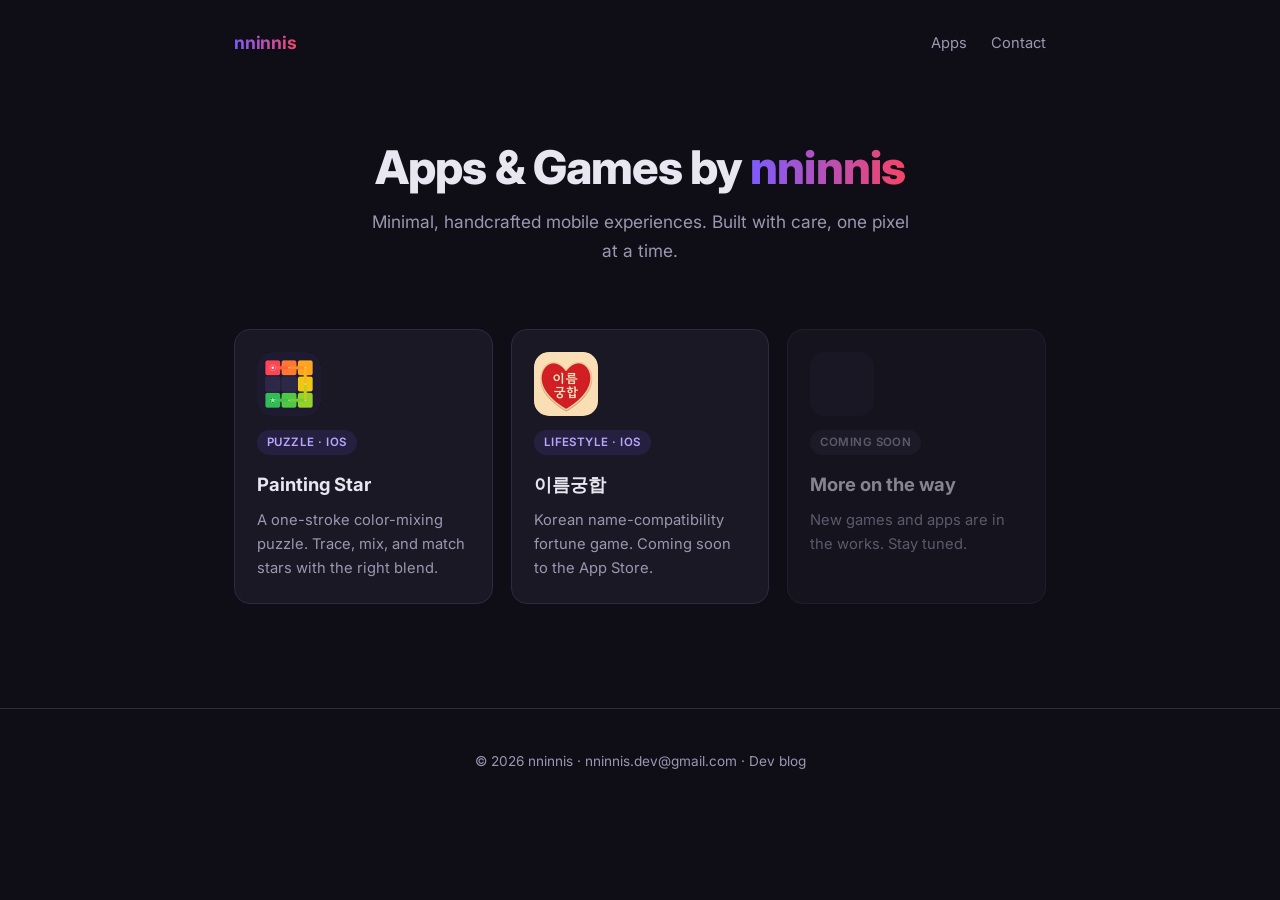
==== index.html @ 2524a56d "feat(site): 이름궁합 앱 페이지 추가 (상세 + privacy + 그리드 카드) - 메인 그리드에 이름궁합 카드 삽입 (Painting Star 다음) - name-gun" ====
<!DOCTYPE html>
<html lang="en">
<head>
  <meta charset="UTF-8">
  <meta name="viewport" content="width=device-width, initial-scale=1.0">
  <title>nninnis — Apps &amp; Games</title>
  <meta name="description" content="Apps and games by nninnis. Minimal, handcrafted mobile experiences.">
  <link rel="preconnect" href="https://fonts.googleapis.com">
  <link href="https://fonts.googleapis.com/css2?family=Inter:wght@400;600;700;800&display=swap" rel="stylesheet">
  <link rel="stylesheet" href="assets/style.css">
</head>
<body>

  <nav class="nav">
    <div class="brand"><span>nninnis</span></div>
    <div class="links">
      <a href="#apps">Apps</a>
      <a href="mailto:nninnis.dev@gmail.com">Contact</a>
    </div>
  </nav>

  <header class="hero">
    <h1>Apps &amp; Games by <span class="grad">nninnis</span></h1>
    <p>Minimal, handcrafted mobile experiences. Built with care, one pixel at a time.</p>
  </header>

  <main class="wrap">
    <section id="apps" class="grid">

      <a class="card" href="painting-star/">
        <img class="icon" src="assets/painting-star-icon.png" alt="Painting Star icon">
        <span class="tag">Puzzle · iOS</span>
        <div class="title">Painting Star</div>
        <p class="desc">A one-stroke color-mixing puzzle. Trace, mix, and match stars with the right blend.</p>
      </a>

      <a class="card" href="name-gunghab/">
        <img class="icon" src="assets/name-gunghab-icon.png" alt="이름궁합 icon">
        <span class="tag">Lifestyle · iOS</span>
        <div class="title" lang="ko">이름궁합</div>
        <p class="desc">Korean name-compatibility fortune game. Coming soon to the App Store.</p>
      </a>

      <div class="card soon">
        <div class="icon"></div>
        <span class="tag">Coming soon</span>
        <div class="title">More on the way</div>
        <p class="desc">New games and apps are in the works. Stay tuned.</p>
      </div>

    </section>
  </main>

  <footer class="footer">
    <p>
      © 2026 nninnis ·
      <a href="mailto:nninnis.dev@gmail.com">nninnis.dev@gmail.com</a> ·
      <a href="https://nninnis.github.io/">Dev blog</a>
    </p>
  </footer>

</body>
</html>
---- assets/style.css ----
/* ============================================================
   nninnis developer portal — shared styles
   ============================================================ */

:root {
  --bg:        #0f0e17;
  --surface:   #1a1825;
  --surface-2: #221f30;
  --border:    #2e2a42;
  --text:      #e8e6f0;
  --muted:     #9b97b0;
  --accent-a:  #7c5cff;
  --accent-b:  #f54468;
  --radius:    16px;
  --maxw:      860px;
}

* { box-sizing: border-box; }

html { scroll-behavior: smooth; }

body {
  margin: 0;
  background: var(--bg);
  color: var(--text);
  font-family: 'Inter', -apple-system, BlinkMacSystemFont, 'Segoe UI', sans-serif;
  line-height: 1.65;
  -webkit-font-smoothing: antialiased;
}

a { color: #a98bff; text-decoration: none; }
a:hover { text-decoration: underline; }

.wrap {
  max-width: var(--maxw);
  margin: 0 auto;
  padding: 0 24px;
}

/* ---- top nav ---- */
.nav {
  display: flex;
  align-items: center;
  justify-content: space-between;
  padding: 28px 24px;
  max-width: var(--maxw);
  margin: 0 auto;
}
.nav .brand {
  font-weight: 700;
  font-size: 1.1rem;
  letter-spacing: -0.01em;
  color: var(--text);
}
.nav .brand span {
  background: linear-gradient(90deg, var(--accent-a), var(--accent-b));
  -webkit-background-clip: text;
  background-clip: text;
  -webkit-text-fill-color: transparent;
}
.nav .links a { color: var(--muted); margin-left: 20px; font-size: 0.92rem; }
.nav .links a:hover { color: var(--text); text-decoration: none; }

/* ---- hero ---- */
.hero {
  text-align: center;
  padding: 56px 24px 40px;
}
.hero h1 {
  font-size: clamp(2rem, 5vw, 2.9rem);
  font-weight: 800;
  letter-spacing: -0.02em;
  margin: 0 0 14px;
  line-height: 1.15;
}
.hero h1 .grad {
  background: linear-gradient(90deg, var(--accent-a), var(--accent-b));
  -webkit-background-clip: text;
  background-clip: text;
  -webkit-text-fill-color: transparent;
}
.hero p {
  color: var(--muted);
  font-size: 1.08rem;
  max-width: 540px;
  margin: 0 auto;
}

/* ---- app grid ---- */
.grid {
  display: grid;
  grid-template-columns: repeat(auto-fill, minmax(240px, 1fr));
  gap: 18px;
  padding: 24px 0 64px;
}
.card {
  display: flex;
  flex-direction: column;
  gap: 14px;
  background: var(--surface);
  border: 1px solid var(--border);
  border-radius: var(--radius);
  padding: 22px;
  transition: transform 0.15s ease, border-color 0.15s ease;
}
.card:hover {
  transform: translateY(-3px);
  border-color: #443e63;
  text-decoration: none;
}
.card .icon {
  width: 64px; height: 64px;
  border-radius: 15px;
  object-fit: cover;
  background: var(--surface-2);
}
.card .title { font-weight: 700; font-size: 1.15rem; color: var(--text); }
.card .desc  { color: var(--muted); font-size: 0.92rem; margin: -6px 0 0; }
.card .tag {
  display: inline-block;
  font-size: 0.72rem;
  font-weight: 600;
  letter-spacing: 0.04em;
  text-transform: uppercase;
  color: #b9a6ff;
  background: rgba(124, 92, 255, 0.12);
  border-radius: 999px;
  padding: 3px 10px;
  width: fit-content;
}
.card.soon { opacity: 0.55; }
.card.soon .tag { color: var(--muted); background: rgba(155,151,176,0.1); }

/* ---- app detail page ---- */
.app-head {
  display: flex;
  align-items: center;
  gap: 22px;
  padding: 40px 0 28px;
}
.app-head img {
  width: 96px; height: 96px;
  border-radius: 22px;
  background: var(--surface-2);
}
.app-head h1 { font-size: 1.9rem; font-weight: 800; margin: 0 0 4px; letter-spacing: -0.02em; }
.app-head .sub { color: var(--muted); margin: 0; }

.btn-row { display: flex; gap: 12px; flex-wrap: wrap; padding: 8px 0 32px; }
.btn {
  display: inline-flex;
  align-items: center;
  gap: 8px;
  font-weight: 600;
  font-size: 0.95rem;
  padding: 12px 22px;
  border-radius: 12px;
  border: 1px solid var(--border);
  background: var(--surface);
  color: var(--text);
  transition: border-color 0.15s ease, background 0.15s ease;
}
.btn:hover { text-decoration: none; border-color: #443e63; background: var(--surface-2); }
.btn.primary {
  background: linear-gradient(90deg, var(--accent-a), var(--accent-b));
  border: none;
  color: #fff;
}
.btn.primary:hover { opacity: 0.92; }

.section { padding: 8px 0 24px; }
.section h2 {
  font-size: 1.15rem;
  margin: 0 0 10px;
  letter-spacing: -0.01em;
}
.section p, .section li { color: #cfccdd; }
.section ul { padding-left: 20px; }

/* ---- legal / privacy ---- */
.legal h1 { font-size: 1.8rem; margin-bottom: 4px; }
.legal h2 { font-size: 1.12rem; margin-top: 30px; }
.legal p, .legal li { color: #cfccdd; font-size: 0.95rem; }
.legal .updated { color: var(--muted); font-size: 0.85rem; margin-bottom: 28px; }
.legal code {
  background: var(--surface-2);
  padding: 2px 6px;
  border-radius: 6px;
  font-size: 0.85em;
}

/* ---- footer ---- */
.footer {
  border-top: 1px solid var(--border);
  margin-top: 40px;
  padding: 28px 24px 48px;
  text-align: center;
  color: var(--muted);
  font-size: 0.85rem;
}
.footer a { color: var(--muted); }
.footer a:hover { color: var(--text); }

hr { border: none; border-top: 1px solid var(--border); margin: 32px 0; }
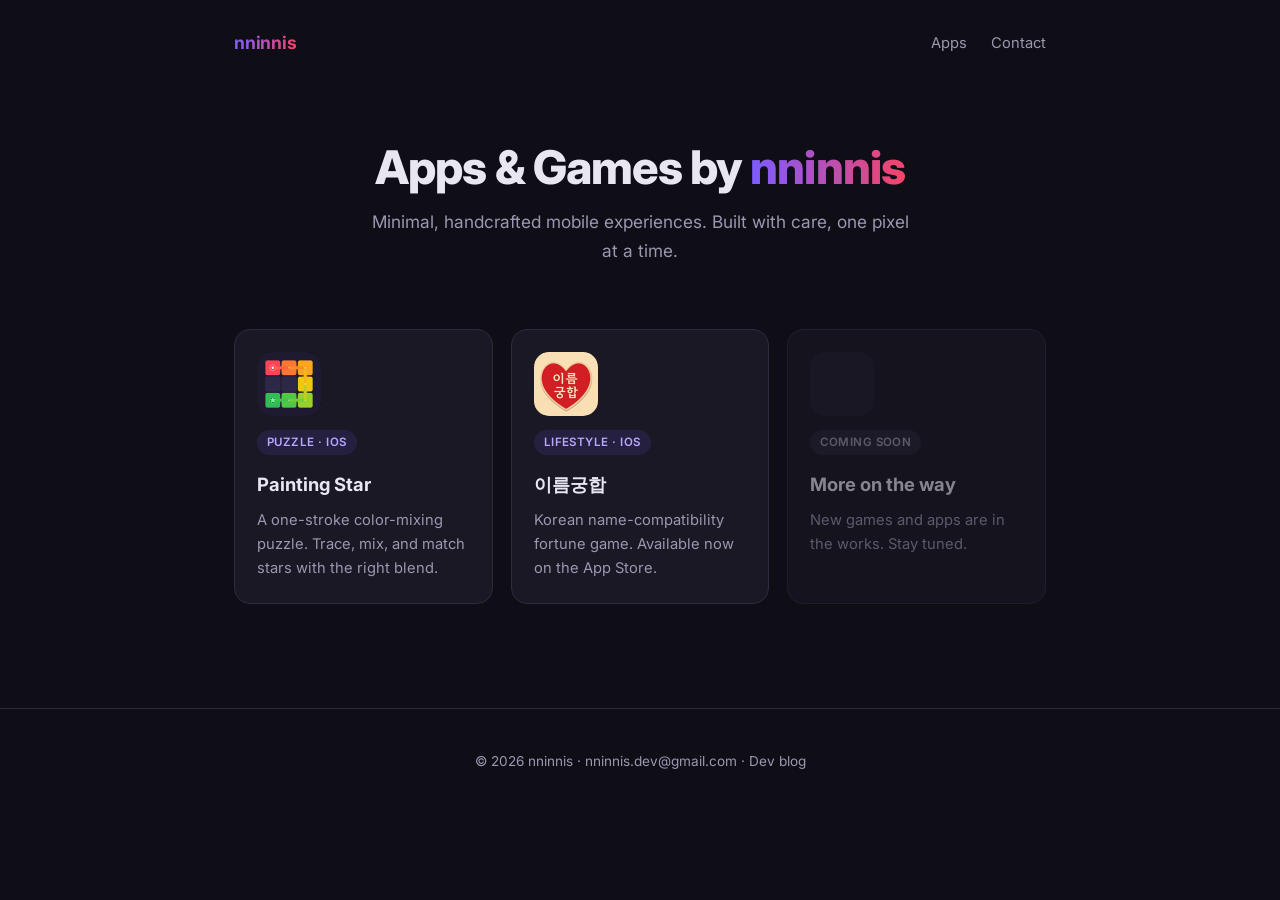
==== commit ecff8e9f: "feat(name-gunghab): 앱스토어 출시 링크 연결" ====
--- a/index.html
+++ b/index.html
@@ -38,7 +38,7 @@
         <img class="icon" src="assets/name-gunghab-icon.png" alt="이름궁합 icon">
         <span class="tag">Lifestyle · iOS</span>
         <div class="title" lang="ko">이름궁합</div>
-        <p class="desc">Korean name-compatibility fortune game. Coming soon to the App Store.</p>
+        <p class="desc">Korean name-compatibility fortune game. Available now on the App Store.</p>
       </a>
 
       <div class="card soon">
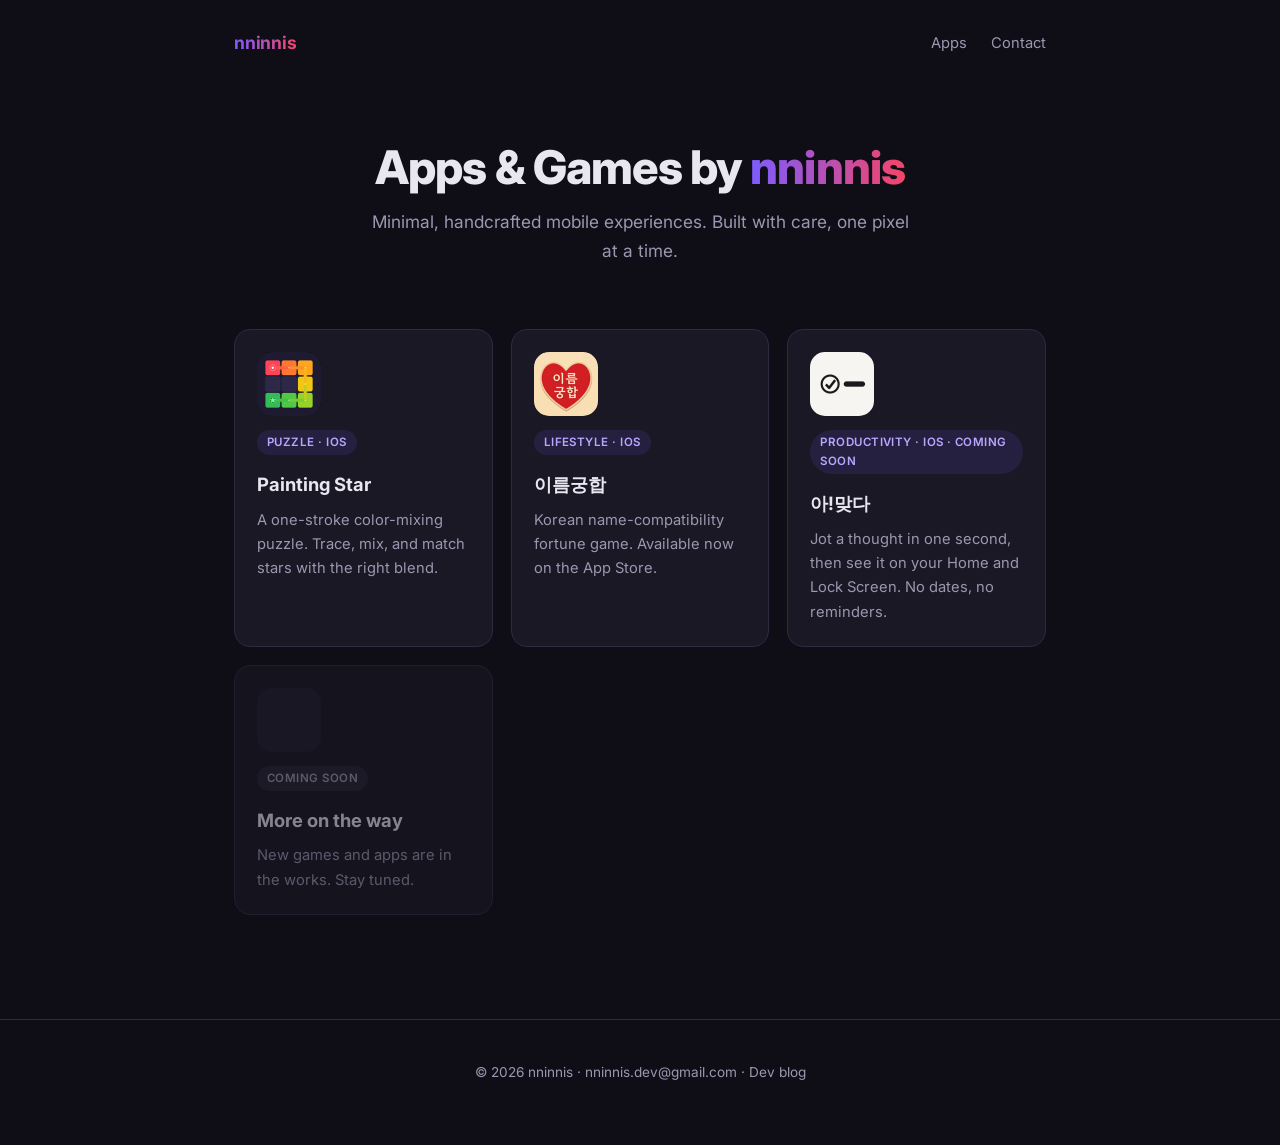
==== commit 920a4090: "feat(amatda): 아!맞다 앱 페이지 추가 (상세 + privacy + 그리드 카드) - 음성 인식은 온디바이스 처리라 오디오가 서버로 나가지 않는 점 명시 - iCloud" ====
--- a/index.html
+++ b/index.html
@@ -41,6 +41,13 @@
         <p class="desc">Korean name-compatibility fortune game. Available now on the App Store.</p>
       </a>
 
+      <a class="card" href="amatda/">
+        <img class="icon" src="assets/amatda-icon.png" alt="아!맞다 icon">
+        <span class="tag">Productivity · iOS · Coming soon</span>
+        <div class="title" lang="ko">아!맞다</div>
+        <p class="desc">Jot a thought in one second, then see it on your Home and Lock Screen. No dates, no reminders.</p>
+      </a>
+
       <div class="card soon">
         <div class="icon"></div>
         <span class="tag">Coming soon</span>
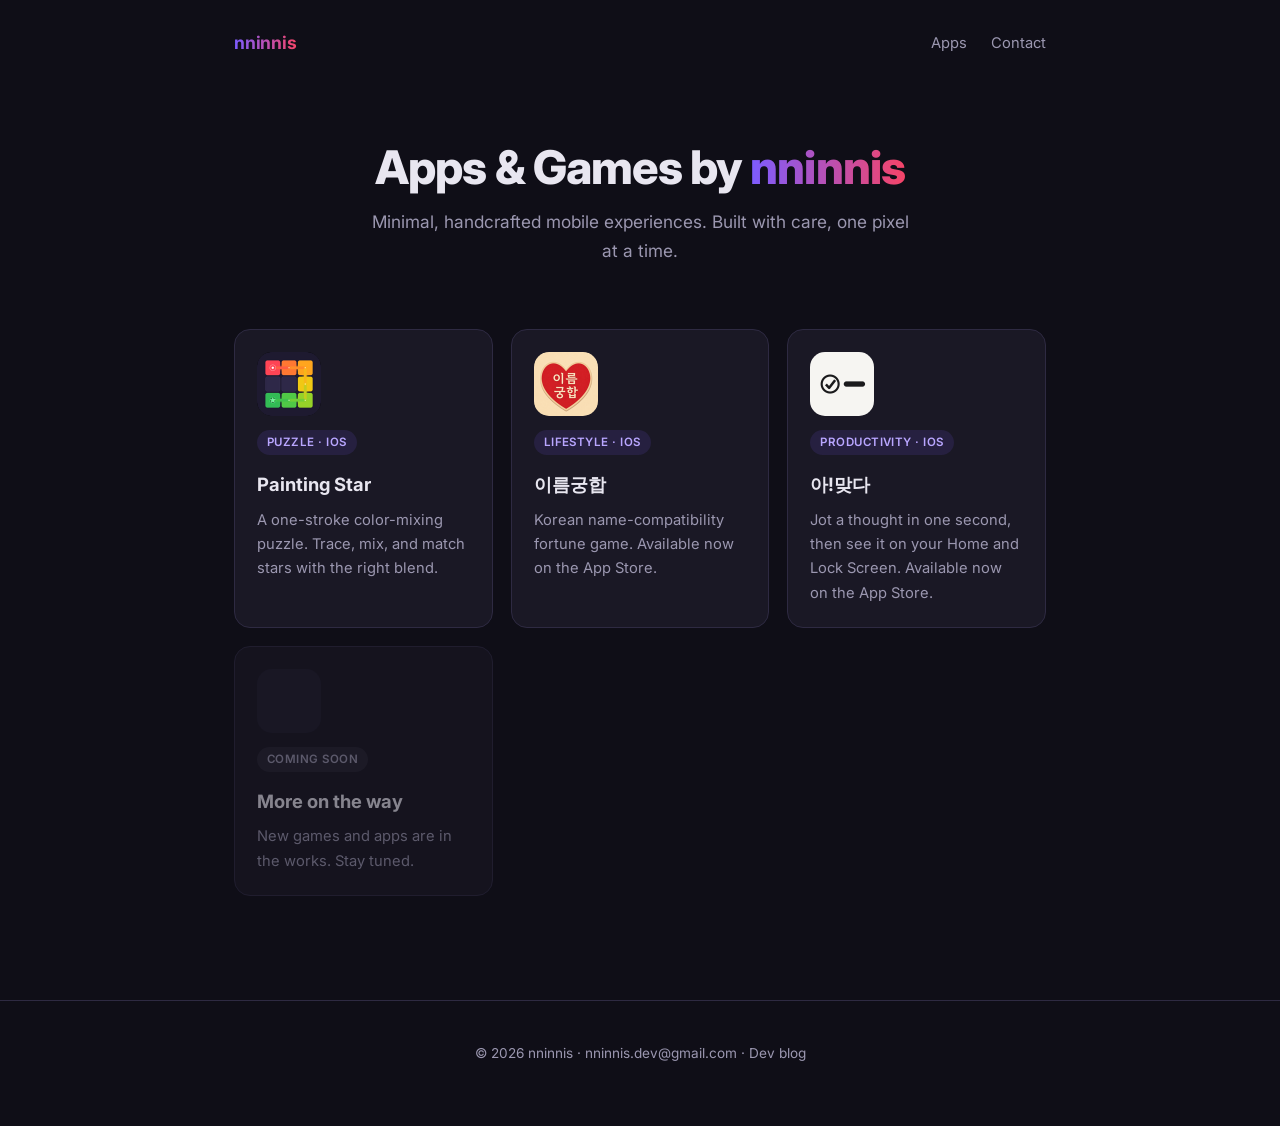
==== commit 89901684: "feat(amatda): 앱스토어 출시 링크 연결 Claude-Session: https://claude.ai/code/session_01G9zMt7p1pzhkerZ9g312jr" ====
--- a/index.html
+++ b/index.html
@@ -5,6 +5,12 @@
   <meta name="viewport" content="width=device-width, initial-scale=1.0">
   <title>nninnis — Apps &amp; Games</title>
   <meta name="description" content="Apps and games by nninnis. Minimal, handcrafted mobile experiences.">
+  <link rel="icon" type="image/png" sizes="32x32" href="assets/favicon-32.png">
+  <link rel="icon" type="image/png" sizes="16x16" href="assets/favicon-16.png">
+  <link rel="icon" type="image/png" sizes="192x192" href="assets/favicon-192.png">
+  <link rel="apple-touch-icon" href="assets/apple-touch-icon.png">
+  <link rel="shortcut icon" href="favicon.ico">
+  <meta name="theme-color" content="#0f0e17">
   <link rel="preconnect" href="https://fonts.googleapis.com">
   <link href="https://fonts.googleapis.com/css2?family=Inter:wght@400;600;700;800&display=swap" rel="stylesheet">
   <link rel="stylesheet" href="assets/style.css">
@@ -43,9 +49,9 @@
 
       <a class="card" href="amatda/">
         <img class="icon" src="assets/amatda-icon.png" alt="아!맞다 icon">
-        <span class="tag">Productivity · iOS · Coming soon</span>
+        <span class="tag">Productivity · iOS</span>
         <div class="title" lang="ko">아!맞다</div>
-        <p class="desc">Jot a thought in one second, then see it on your Home and Lock Screen. No dates, no reminders.</p>
+        <p class="desc">Jot a thought in one second, then see it on your Home and Lock Screen. Available now on the App Store.</p>
       </a>
 
       <div class="card soon">
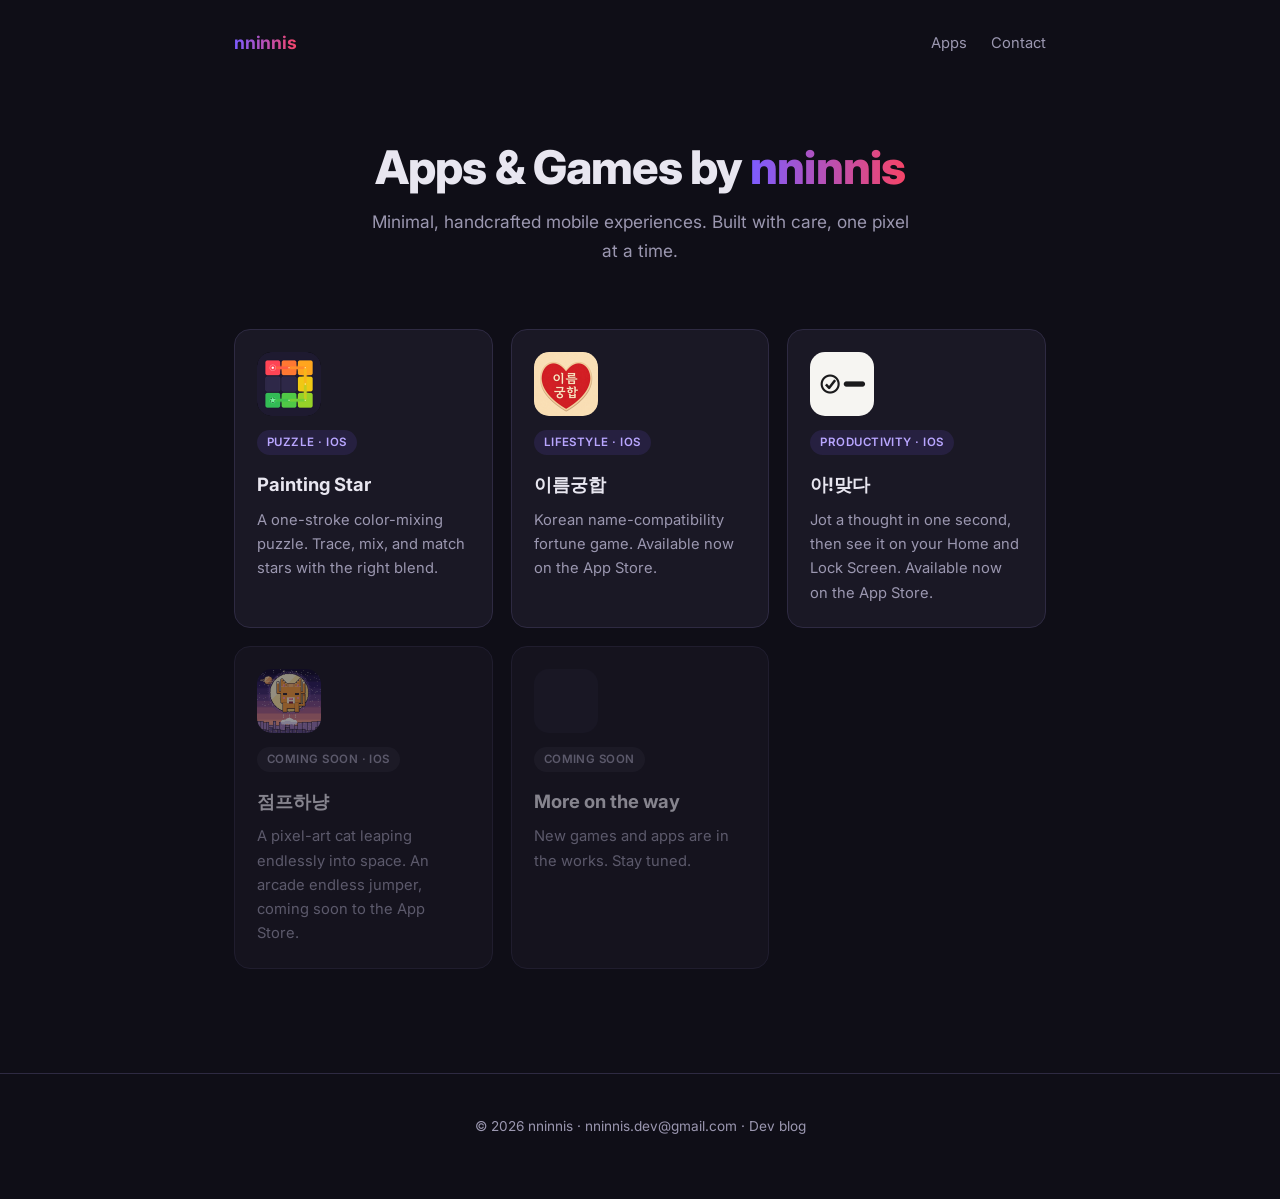
==== commit 6afe024d: "feat(jumpinmeow): 점프하냥 Coming soon 카드 추가" ====
--- a/index.html
+++ b/index.html
@@ -55,6 +55,13 @@
       </a>
 
       <div class="card soon">
+        <img class="icon" src="assets/jumpinmeow-icon.png" alt="점프하냥 icon">
+        <span class="tag">Coming soon · iOS</span>
+        <div class="title" lang="ko">점프하냥</div>
+        <p class="desc">A pixel-art cat leaping endlessly into space. An arcade endless jumper, coming soon to the App Store.</p>
+      </div>
+
+      <div class="card soon">
         <div class="icon"></div>
         <span class="tag">Coming soon</span>
         <div class="title">More on the way</div>
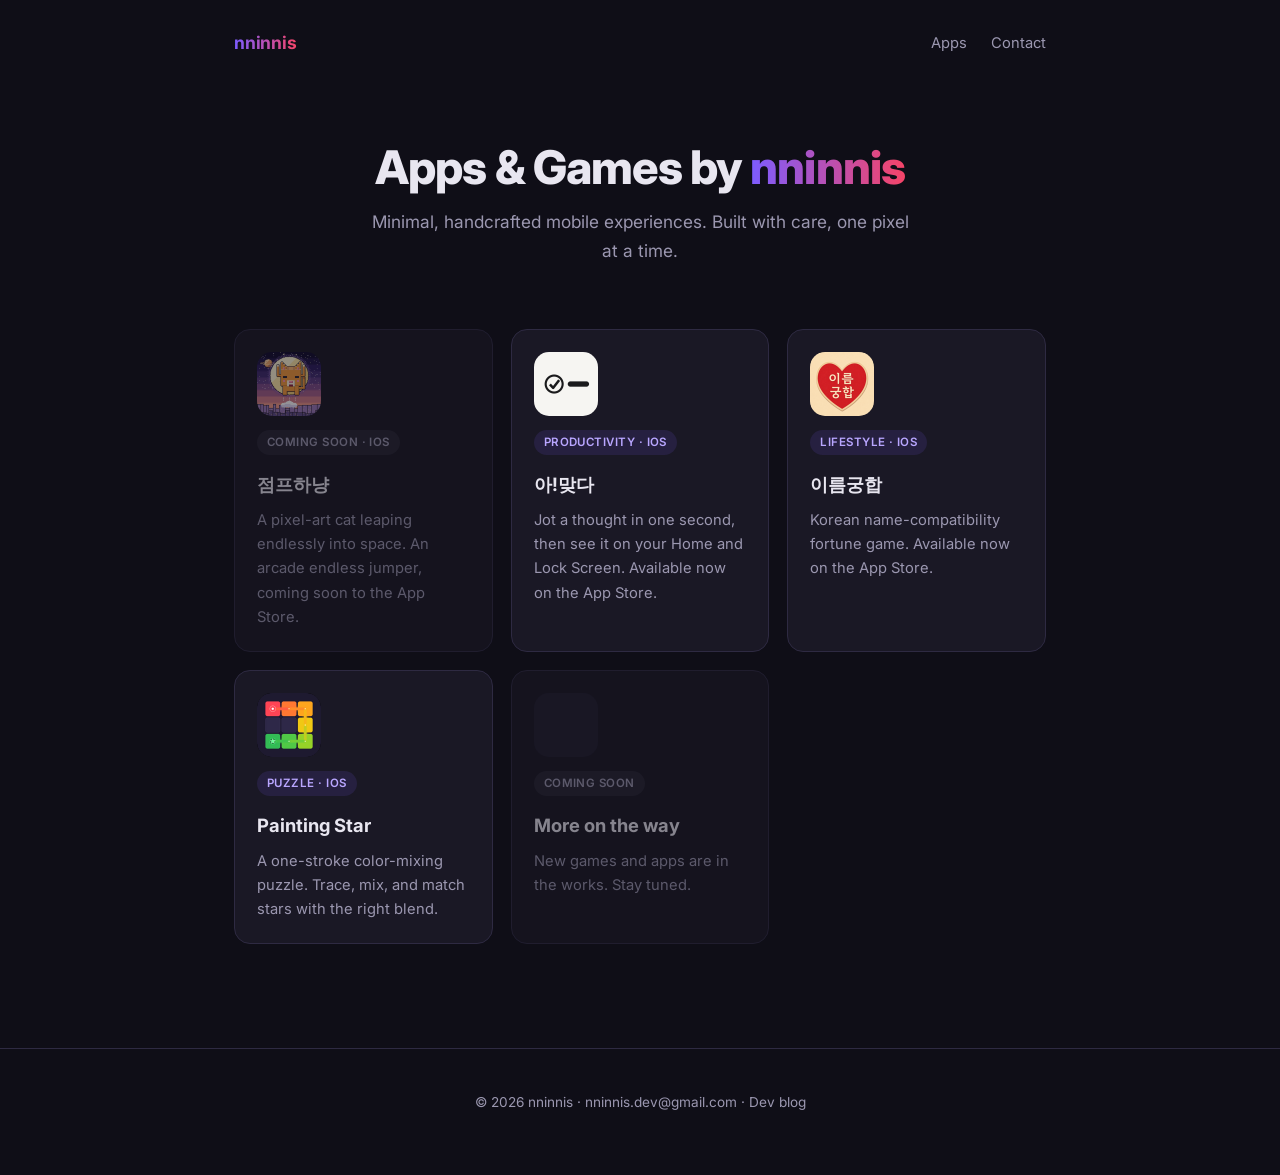
==== commit ee3850b1: "feat(site): 앱 카드 정렬을 출시 예정 → 최신 출시순으로 변경 Co-Authored-By: Claude Fable 5.2 <noreply@anthropic.com> Cl" ====
--- a/index.html
+++ b/index.html
@@ -33,11 +33,18 @@
   <main class="wrap">
     <section id="apps" class="grid">
 
-      <a class="card" href="painting-star/">
-        <img class="icon" src="assets/painting-star-icon.png" alt="Painting Star icon">
-        <span class="tag">Puzzle · iOS</span>
-        <div class="title">Painting Star</div>
-        <p class="desc">A one-stroke color-mixing puzzle. Trace, mix, and match stars with the right blend.</p>
+      <div class="card soon">
+        <img class="icon" src="assets/jumpinmeow-icon.png" alt="점프하냥 icon">
+        <span class="tag">Coming soon · iOS</span>
+        <div class="title" lang="ko">점프하냥</div>
+        <p class="desc">A pixel-art cat leaping endlessly into space. An arcade endless jumper, coming soon to the App Store.</p>
+      </div>
+
+      <a class="card" href="amatda/">
+        <img class="icon" src="assets/amatda-icon.png" alt="아!맞다 icon">
+        <span class="tag">Productivity · iOS</span>
+        <div class="title" lang="ko">아!맞다</div>
+        <p class="desc">Jot a thought in one second, then see it on your Home and Lock Screen. Available now on the App Store.</p>
       </a>
 
       <a class="card" href="name-gunghab/">
@@ -47,19 +54,12 @@
         <p class="desc">Korean name-compatibility fortune game. Available now on the App Store.</p>
       </a>
 
-      <a class="card" href="amatda/">
-        <img class="icon" src="assets/amatda-icon.png" alt="아!맞다 icon">
-        <span class="tag">Productivity · iOS</span>
-        <div class="title" lang="ko">아!맞다</div>
-        <p class="desc">Jot a thought in one second, then see it on your Home and Lock Screen. Available now on the App Store.</p>
+      <a class="card" href="painting-star/">
+        <img class="icon" src="assets/painting-star-icon.png" alt="Painting Star icon">
+        <span class="tag">Puzzle · iOS</span>
+        <div class="title">Painting Star</div>
+        <p class="desc">A one-stroke color-mixing puzzle. Trace, mix, and match stars with the right blend.</p>
       </a>
-
-      <div class="card soon">
-        <img class="icon" src="assets/jumpinmeow-icon.png" alt="점프하냥 icon">
-        <span class="tag">Coming soon · iOS</span>
-        <div class="title" lang="ko">점프하냥</div>
-        <p class="desc">A pixel-art cat leaping endlessly into space. An arcade endless jumper, coming soon to the App Store.</p>
-      </div>
 
       <div class="card soon">
         <div class="icon"></div>
